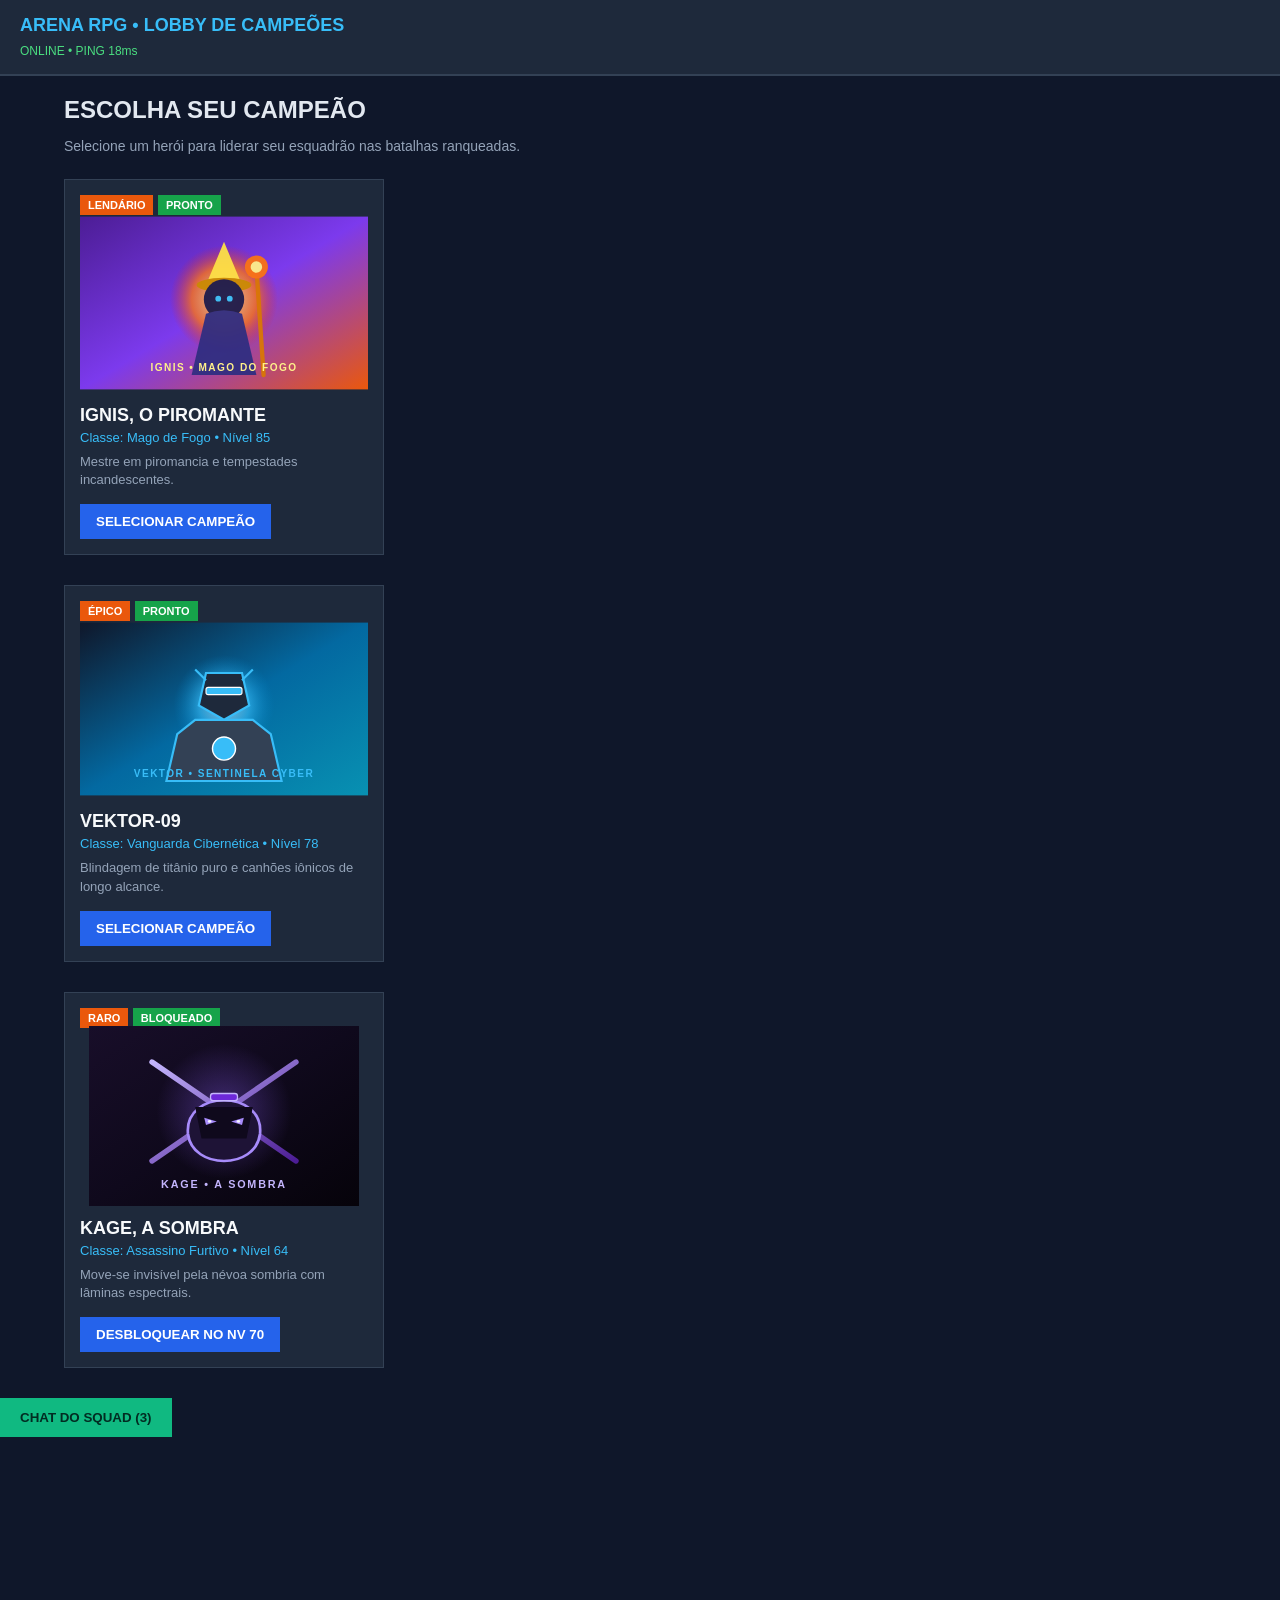
==== Documents/atividade-posicionamento-gamer/index.html @ 10f79fae "primeiros passos" ====
<!DOCTYPE html>
<html lang="pt-BR">
<head>
  <meta charset="UTF-8">
  <meta name="viewport" content="width=device-width, initial-scale=1.0">
  <title>Lobby de Campeões - Arena RPG</title>
  <link rel="stylesheet" href="css/styles.css">
</head>
<body>

  <!-- ===================================================================
       1. CABEÇALHO / HUD (Desafio: position: sticky no topo)
       =================================================================== -->
  <header class="hud-superior">
    <h1 class="hud-titulo">ARENA RPG • LOBBY DE CAMPEÕES</h1>
    <span class="hud-status-servidor">ONLINE • PING 18ms</span>
  </header>

  <!-- ===================================================================
       2. CONTEÚDO PRINCIPAL
       =================================================================== -->
  <main class="container-arena">

    <section>
      <h2 class="titulo-secao">ESCOLHA SEU CAMPEÃO</h2>
      <p class="descricao-secao">
        Selecione um herói para liderar seu esquadrão nas batalhas ranqueadas.
      </p>
    </section>

    <!-- CARDS DE CAMPEÕES -->
    <section>

      <!-- CARD 1: MAGO IGNIS -->
      <article class="card-campeao">
        <span class="badge-raridade">LENDÁRIO</span>
        <span class="tag-status">PRONTO</span>
        <img class="img-personagem" src="img/mago.svg" alt="Mago Ignis">
        <h3 class="nome-personagem">IGNIS, O PIROMANTE</h3>
        <p class="classe-personagem">Classe: Mago de Fogo • Nível 85</p>
        <p class="detalhes-personagem">Mestre em piromancia e tempestades incandescentes.</p>
        <button type="button" class="btn-acao">SELECIONAR CAMPEÃO</button>
      </article>

      <!-- CARD 2: CIBORGUE VEKTOR -->
      <article class="card-campeao">
        <span class="badge-raridade">ÉPICO</span>
        <span class="tag-status">PRONTO</span>
        <img class="img-personagem" src="img/robo.svg" alt="Ciborgue Vektor">
        <h3 class="nome-personagem">VEKTOR-09</h3>
        <p class="classe-personagem">Classe: Vanguarda Cibernética • Nível 78</p>
        <p class="detalhes-personagem">Blindagem de titânio puro e canhões iônicos de longo alcance.</p>
        <button type="button" class="btn-acao">SELECIONAR CAMPEÃO</button>
      </article>

      <!-- CARD 3: NINJA KAGE -->
      <article class="card-campeao">
        <span class="badge-raridade">RARO</span>
        <span class="tag-status">BLOQUEADO</span>
        <img class="img-personagem" src="img/ninja.svg" alt="Ninja Kage">
        <h3 class="nome-personagem">KAGE, A SOMBRA</h3>
        <p class="classe-personagem">Classe: Assassino Furtivo • Nível 64</p>
        <p class="detalhes-personagem">Move-se invisível pela névoa sombria com lâminas espectrais.</p>
        <button type="button" class="btn-acao">DESBLOQUEAR NO NV 70</button>
      </article>

    </section>

  </main>

  <!-- ===================================================================
       3. BOTÃO DE CHAT (Desafio: position: fixed na tela)
       =================================================================== -->
  <button type="button" class="btn-chat-squad">CHAT DO SQUAD (3)</button>

</body>
</html>
---- Documents/atividade-posicionamento-gamer/css/styles.css ----
/* ==========================================================================
   CSS BÁSICO INICIAL - LABORATÓRIO DE POSICIONAMENTO E Z-INDEX
   Apenas cores, fontes e tamanhos básicos de texto.
   TODO O POSICIONAMENTO (relative, absolute, fixed, sticky) É COM VOCÊ!
   ========================================================================== */

* {
  box-sizing: border-box;
}

body {
  font-family: Arial, sans-serif;
  background-color: #0f172a;
  color: #e2e8f0;
  margin: 0;
  padding: 0;
  min-height: 2200px; /* Altura para testar a rolagem da página */
}

/* --------------------------------------------------------------------------
   1. CABEÇALHO / HUD
   (Desafio: Deixar preso no topo ao rolar a página com position: sticky)
   -------------------------------------------------------------------------- */
.hud-superior {
  background-color: #1e293b;
  border-bottom: 2px solid #334155;
  padding: 15px 20px;
  color: #38bdf8;
  /* TODO: Aplique position: sticky, top e z-index aqui */
}

.hud-titulo {
  font-size: 18px;
  margin: 0 0 5px 0;
}

.hud-status-servidor {
  font-size: 12px;
  color: #4ade80;
}

/* --------------------------------------------------------------------------
   2. CONTEÚDO PRINCIPAL
   -------------------------------------------------------------------------- */
.container-arena {
  width: 90%;
  margin: 20px auto;
}

.titulo-secao {
  font-size: 24px;
  margin: 0 0 8px 0;
}

.descricao-secao {
  font-size: 14px;
  color: #94a3b8;
  margin-bottom: 25px;
}

/* --------------------------------------------------------------------------
   3. CARDS DE CAMPEÕES
   (Desafio: Tornar cada card a referência de posicionamento para seus filhos)
   -------------------------------------------------------------------------- */
.card-campeao {
  background-color: #1e293b;
  border: 1px solid #334155;
  margin-bottom: 30px;
  padding: 15px;
  width: 320px;
  /* TODO: Adicione position: relative aqui */
}

.img-personagem {
  width: 100%;
  height: 180px;
  display: block;
}

.nome-personagem {
  font-size: 18px;
  color: #f8fafc;
  margin: 12px 0 4px 0;
}

.classe-personagem {
  font-size: 13px;
  color: #38bdf8;
  margin: 0 0 8px 0;
}

.detalhes-personagem {
  font-size: 13px;
  color: #94a3b8;
  line-height: 1.4;
  margin: 0 0 15px 0;
}

.btn-acao {
  padding: 10px 16px;
  background-color: #2563eb;
  color: #ffffff;
  border: none;
  font-weight: bold;
  cursor: pointer;
}

/* --------------------------------------------------------------------------
   4. BADGES E TAGS
   (Desafio: Desacoplar do fluxo com position: absolute sobre a imagem)
   -------------------------------------------------------------------------- */
.badge-raridade {
  background-color: #ea580c;
  color: #ffffff;
  font-size: 11px;
  font-weight: bold;
  padding: 4px 8px;
  /* TODO: Aplique position: absolute, top (ex: 26px), right (ex: 26px) e z-index aqui */
}

.tag-status {
  background-color: #16a34a;
  color: #ffffff;
  font-size: 11px;
  font-weight: bold;
  padding: 4px 8px;
  /* TODO: Aplique position: absolute, top (ex: 122px), left (ex: 26px) e z-index aqui */
}

/* --------------------------------------------------------------------------
   5. BOTÃO DE CHAT
   (Desafio: Fixar no canto inferior direito da tela com position: fixed)
   -------------------------------------------------------------------------- */
.btn-chat-squad {
  background-color: #10b981;
  color: #022c22;
  border: none;
  padding: 12px 20px;
  font-weight: bold;
  cursor: pointer;
  /* TODO: Aplique position: fixed, bottom, right e z-index aqui */
}
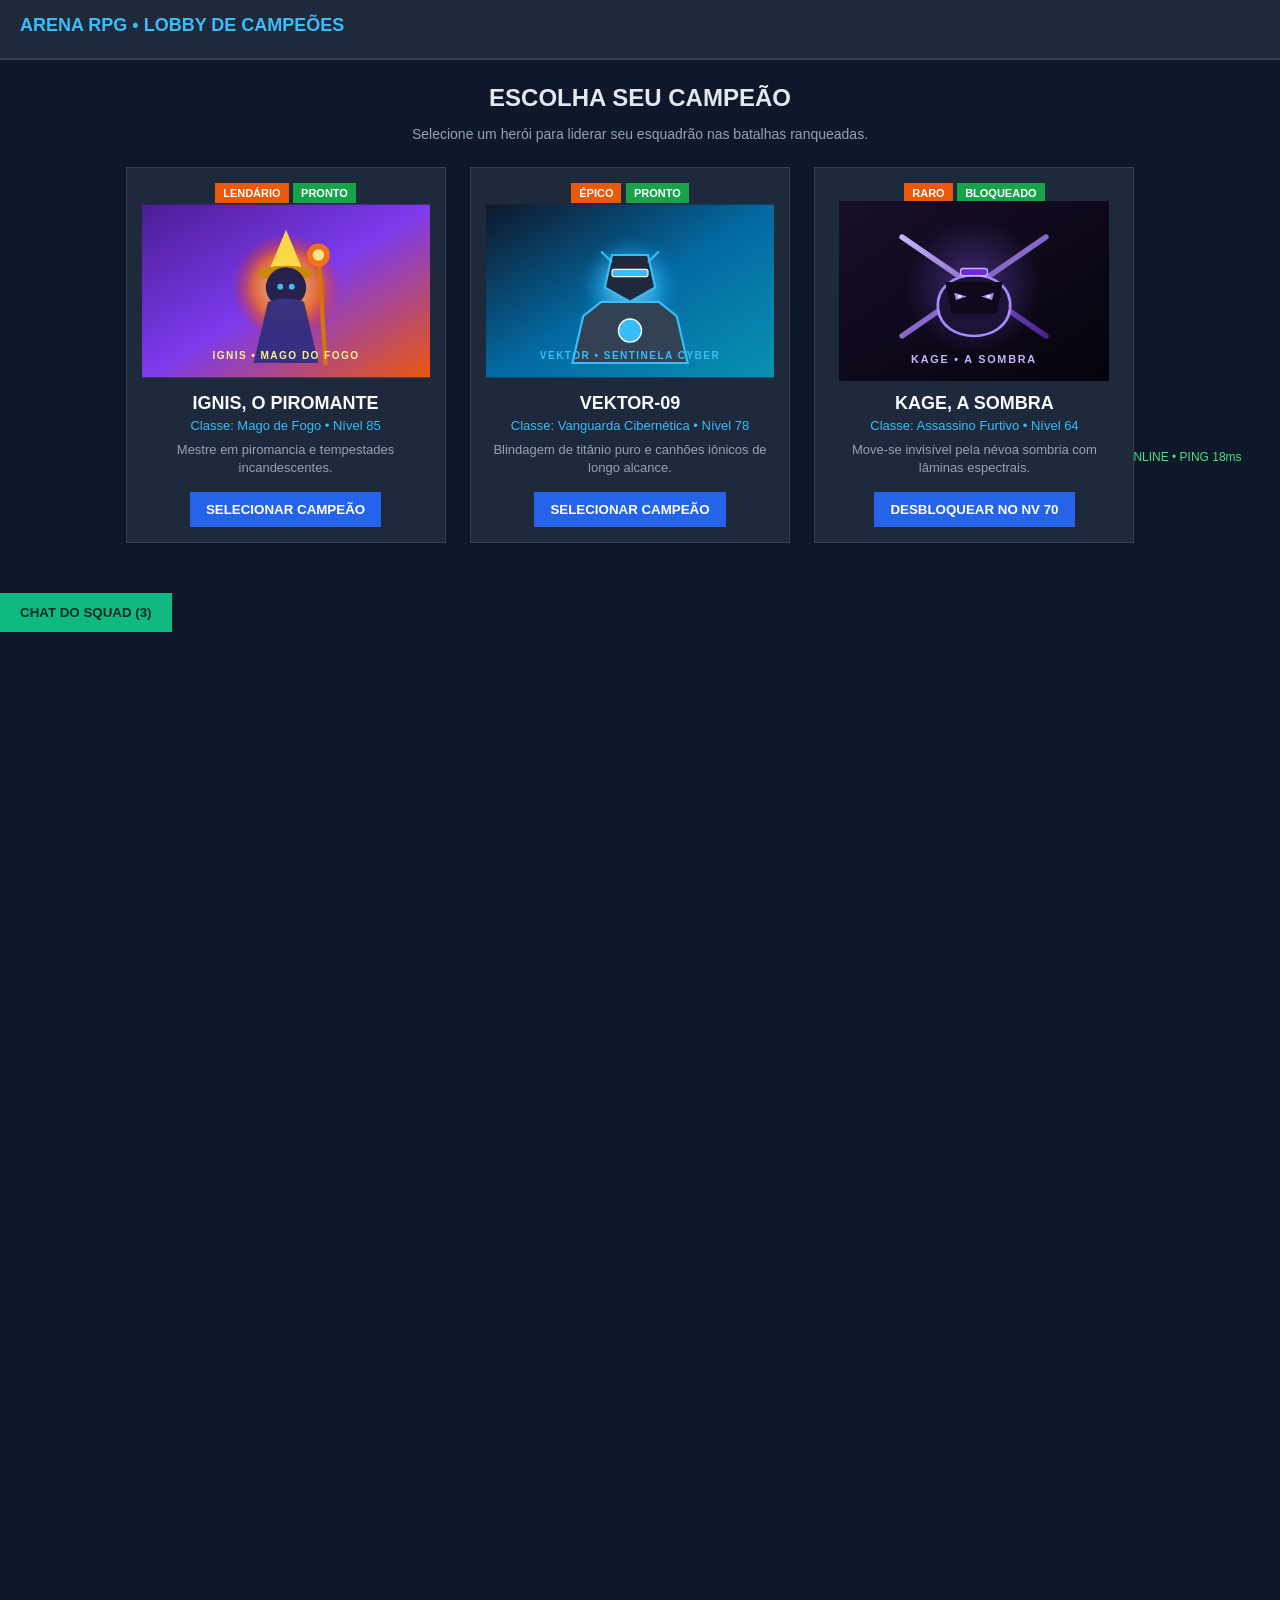
==== commit 63ef666b: "posicionamento-gamer" ====
--- a/Documents/atividade-posicionamento-gamer/index.html
+++ b/Documents/atividade-posicionamento-gamer/index.html
@@ -1,4 +1,4 @@
-<!DOCTYPE html>
+                   <!DOCTYPE html>
 <html lang="pt-BR">
 <head>
   <meta charset="UTF-8">
--- a/Documents/atividade-posicionamento-gamer/css/styles.css
+++ b/Documents/atividade-posicionamento-gamer/css/styles.css
@@ -22,21 +22,32 @@
    (Desafio: Deixar preso no topo ao rolar a página com position: sticky)
    -------------------------------------------------------------------------- */
 .hud-superior {
+  position: static;
+  top: 0;
+  display:inline-block;
+  width: 100%;
+  height: 60px;
+  z-index: 100;
   background-color: #1e293b;
   border-bottom: 2px solid #334155;
   padding: 15px 20px;
-  color: #38bdf8;
+  color:#38bdf8;
   /* TODO: Aplique position: sticky, top e z-index aqui */
 }
 
 .hud-titulo {
-  font-size: 18px;
+ position: absolute;
+ font-size: 18px;
   margin: 0 0 5px 0;
 }
 
 .hud-status-servidor {
   font-size: 12px;
   color: #4ade80;
+  position: absolute;
+  right: 3%;
+  top: 50%;
+  transform: translate(-3, -50%); ;
 }
 
 /* --------------------------------------------------------------------------
@@ -45,11 +56,13 @@
 .container-arena {
   width: 90%;
   margin: 20px auto;
+  text-align: center;
 }
 
 .titulo-secao {
   font-size: 24px;
   margin: 0 0 8px 0;
+  text-align: center;
 }
 
 .descricao-secao {
@@ -68,6 +81,9 @@
   margin-bottom: 30px;
   padding: 15px;
   width: 320px;
+  position: relative;
+  display:inline-block;
+  margin-right: 20px;
   /* TODO: Adicione position: relative aqui */
 }
 
